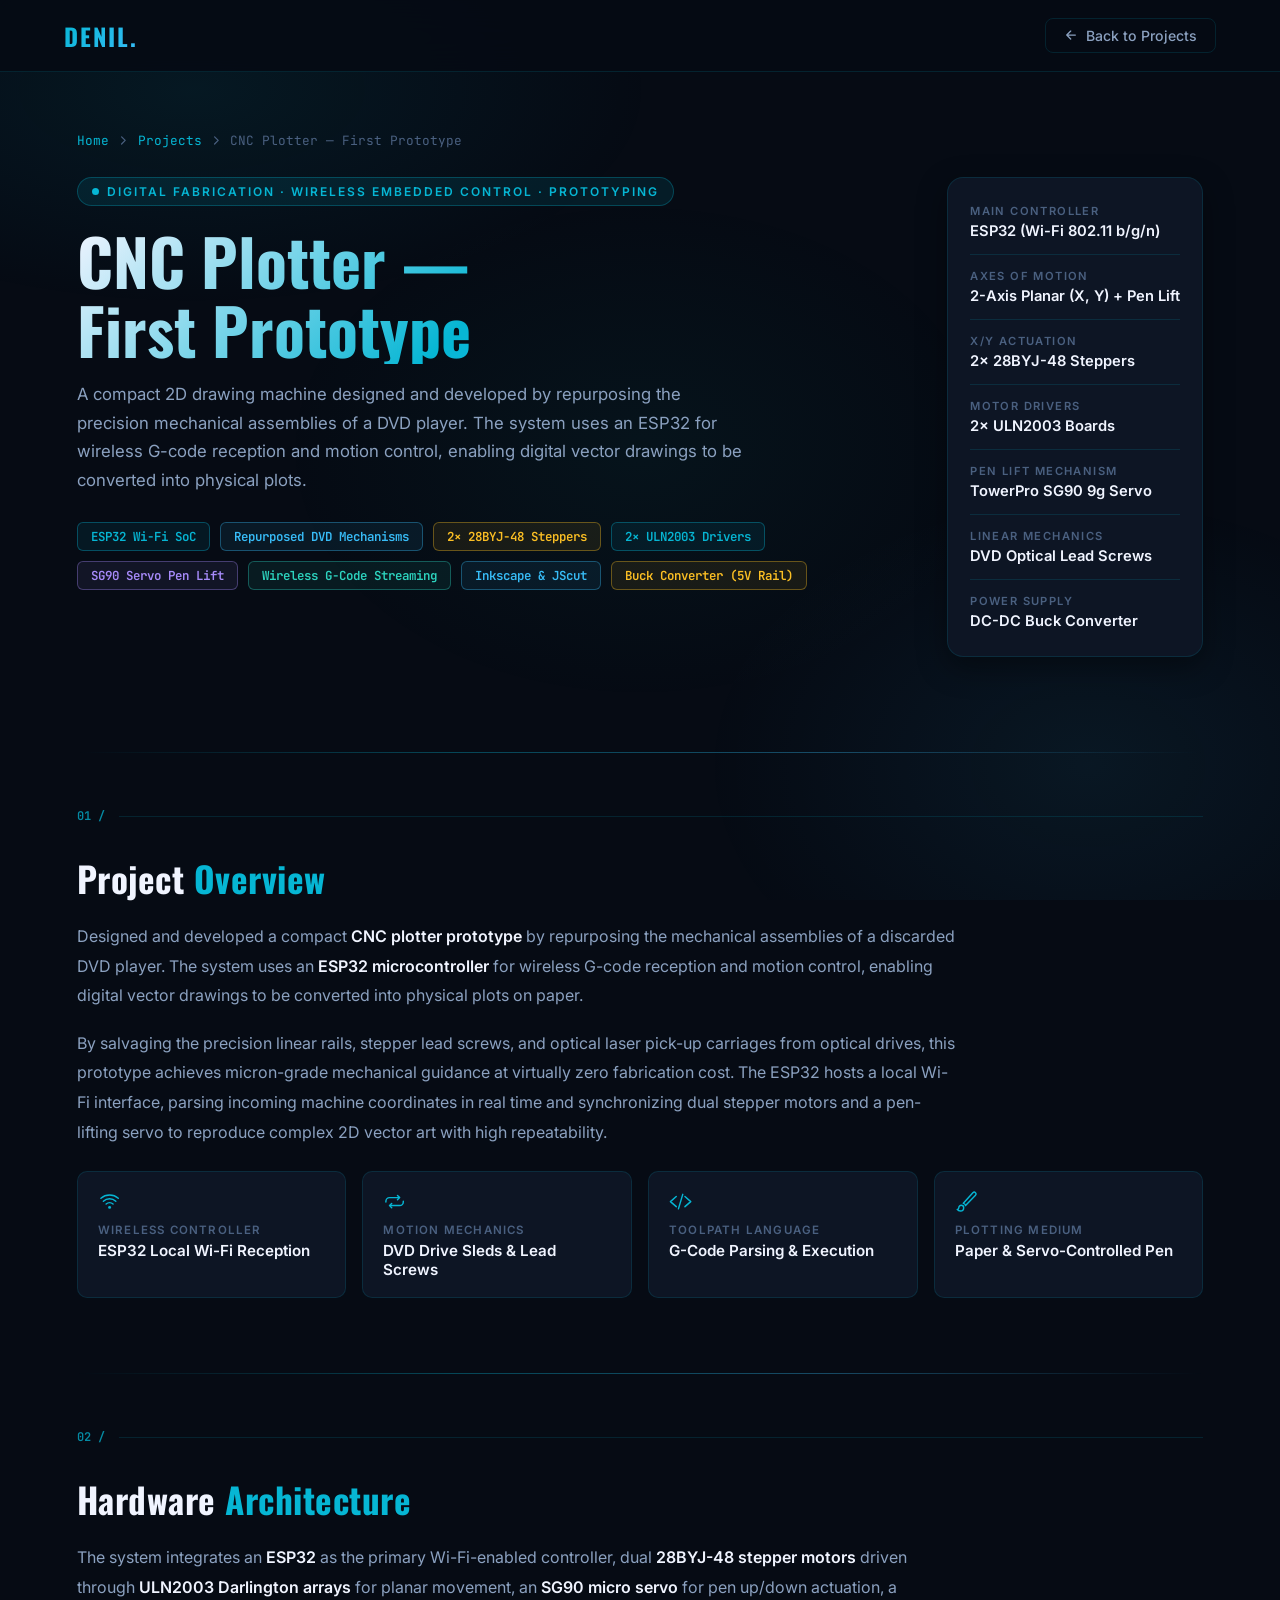
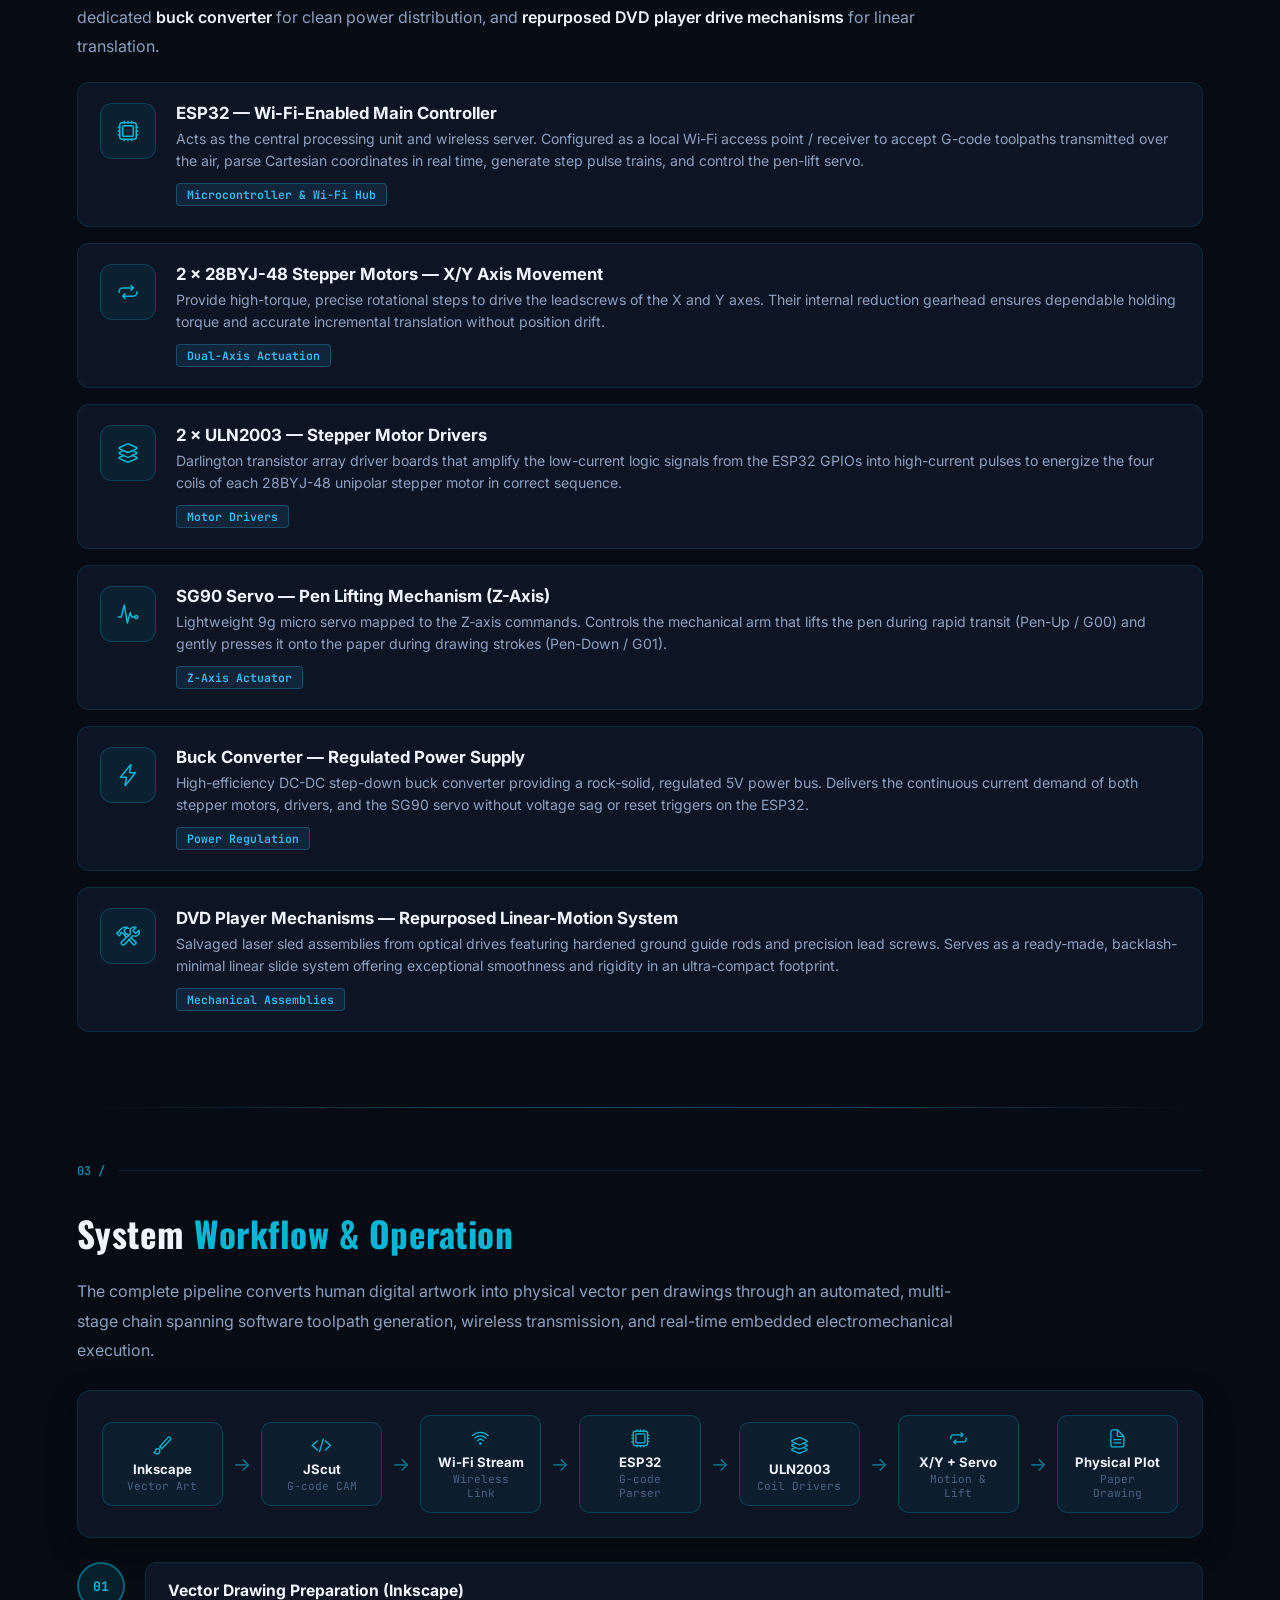
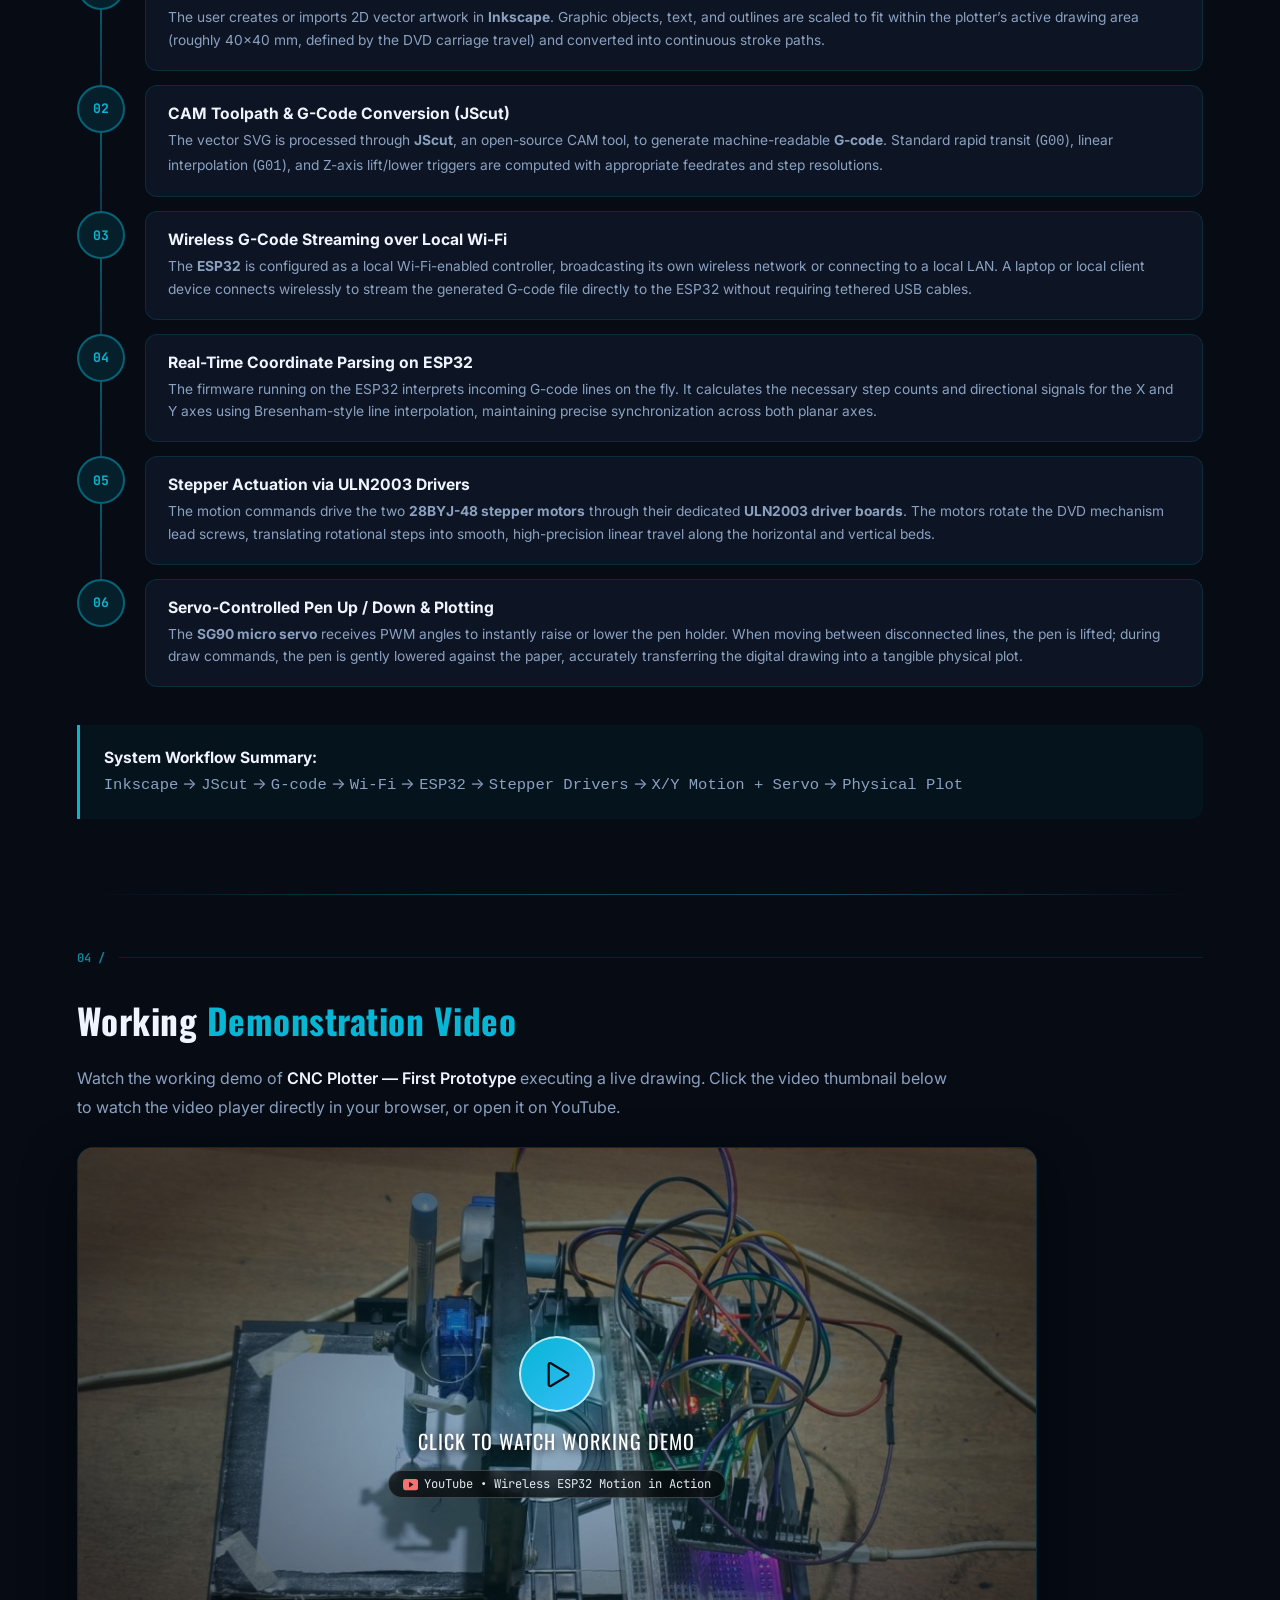
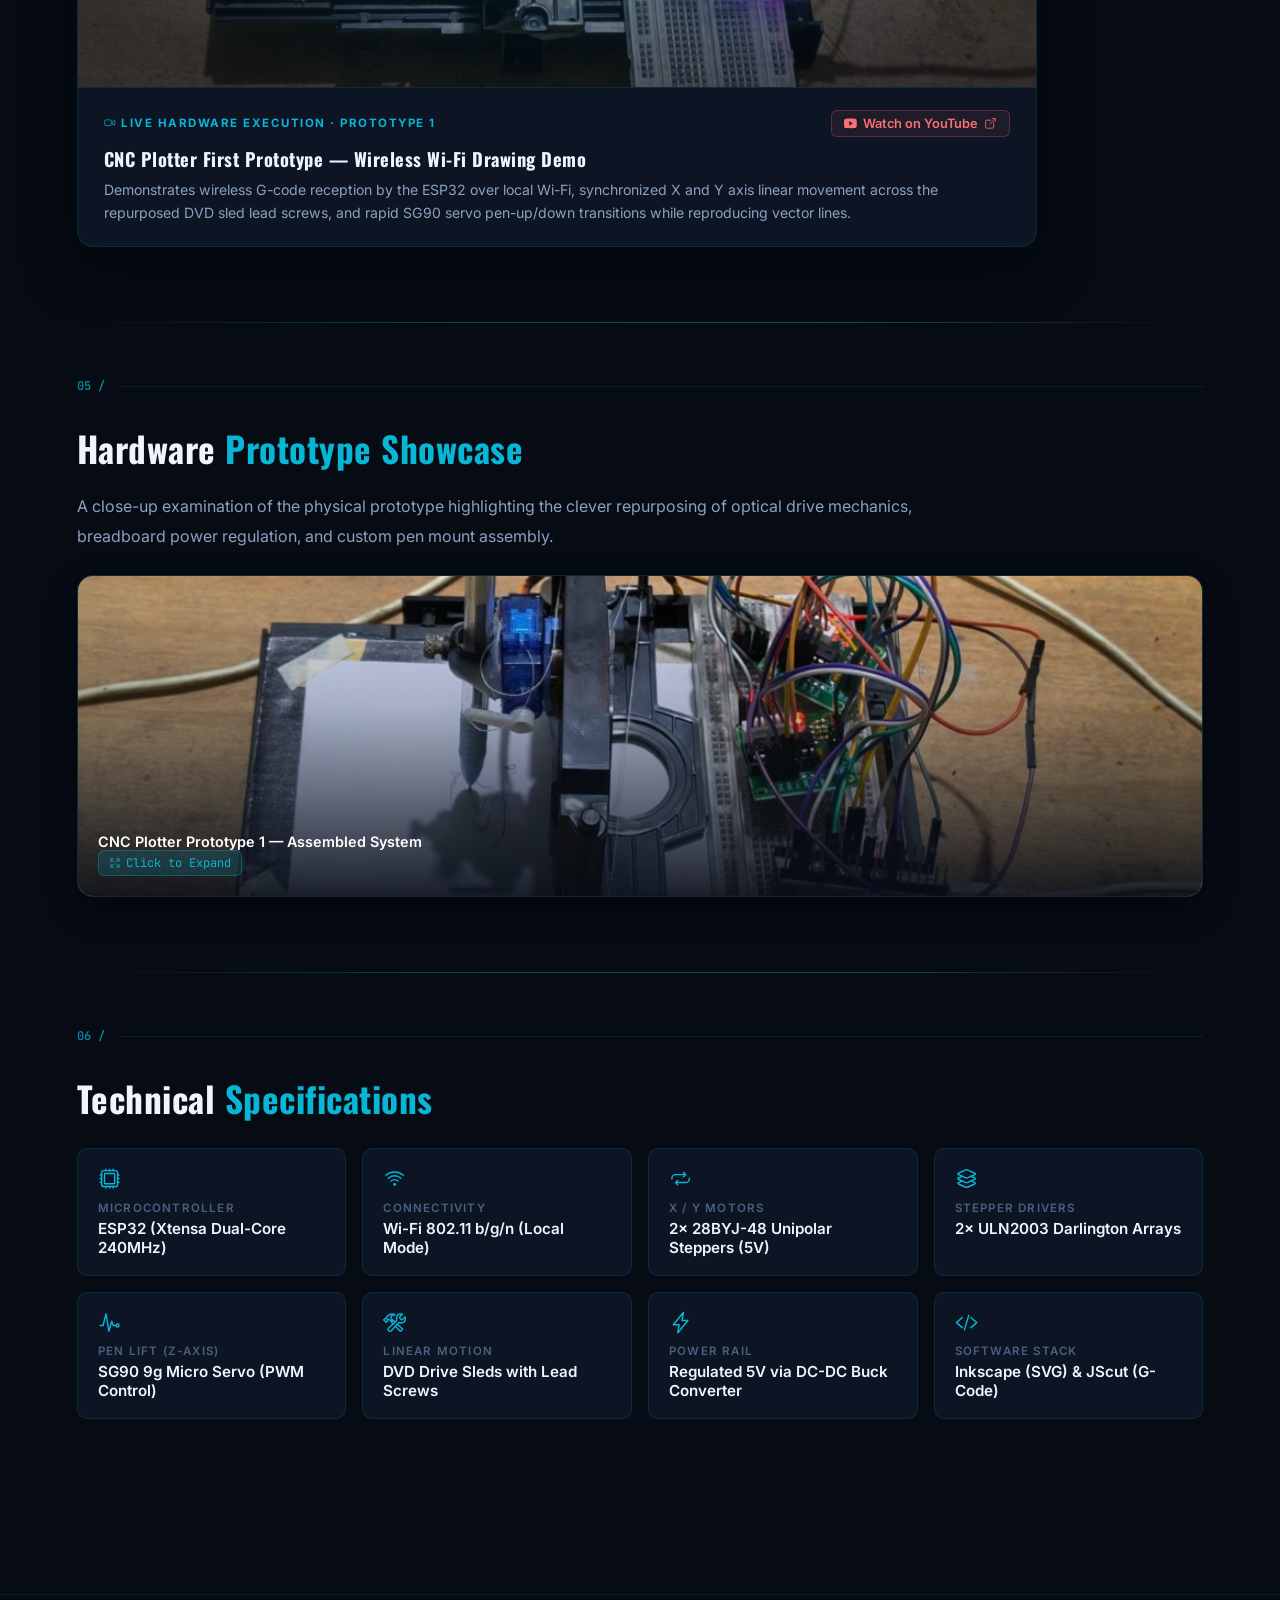
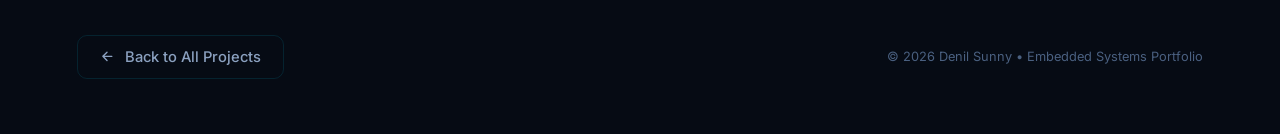
==== cnc-plotter-proto1.html @ ff1302a5 "Add CNC plotter project pages, drone videos, FormSubmit contact form, local ionicons" ====
<!DOCTYPE html>
<html lang="en">
<head>
    <meta charset="UTF-8">
    <meta name="viewport" content="width=device-width, initial-scale=1.0">
    <title>CNC Plotter — First Prototype | Denil Sunny</title>
    <meta name="description" content="Detailed breakdown of the CNC Plotter First Prototype by Denil Sunny — Repurposed DVD player linear motion system, wireless ESP32 G-code reception over Wi-Fi, 28BYJ-48 stepper motors, and SG90 pen-lift servo.">
    <link rel="preconnect" href="https://fonts.googleapis.com">
    <link rel="preconnect" href="https://fonts.gstatic.com" crossorigin>
    <link href="https://fonts.googleapis.com/css2?family=Inter:wght@300;400;500;600;700&family=Oswald:wght@500;700&family=JetBrains+Mono:wght@400;600&display=swap" rel="stylesheet">
    <!-- Ionicons — served locally to avoid CDN CORS / 404 issues -->
    <script type="module" src="assets/ionicons/ionicons.esm.js"></script>
    <script nomodule src="assets/ionicons/ionicons.js"></script>
    <style>
        *, *::before, *::after { box-sizing: border-box; margin: 0; padding: 0; }
        :root {
            --bg-deep: #060b14; 
            --bg-card: #0d1524;
            --bg-card-hover: #121c30;
            --accent-cyan: #06b6d4;
            --accent-teal: #14b8a6;
            --accent-blue: #38bdf8;
            --accent-amber: #f59e0b;
            --accent-glow: rgba(6, 182, 212, 0.18);
            --accent-primary: #06b6d4;
            --text-primary: #f0f4ff;
            --text-secondary: #8ba1c0;
            --text-muted: #4a6080;
            --border: rgba(6, 182, 212, 0.14);
            --border-hover: rgba(6, 182, 212, 0.45);
            --radius-md: 10px;
            --radius-lg: 16px;
            --radius-xl: 24px;
            --nav-h: 72px;
        }
        html { scroll-behavior: smooth; }
        body {
            font-family: 'Inter', sans-serif;
            background: var(--bg-deep);
            color: var(--text-primary);
            min-height: 100vh;
            overflow-x: hidden;
        }
        ::-webkit-scrollbar { width: 6px; }
        ::-webkit-scrollbar-track { background: var(--bg-deep); }
        ::-webkit-scrollbar-thumb { background: var(--accent-cyan); border-radius: 3px; }

        .bg-mesh {
            position: fixed; inset: 0; z-index: 0; pointer-events: none;
            background:
                radial-gradient(ellipse 60% 40% at 15% 10%, rgba(6, 182, 212, 0.08) 0%, transparent 60%),
                radial-gradient(ellipse 50% 50% at 85% 85%, rgba(56, 189, 248, 0.07) 0%, transparent 60%),
                radial-gradient(ellipse 40% 40% at 50% 50%, rgba(20, 184, 166, 0.05) 0%, transparent 70%);
        }

        /* ── NAVBAR ── */
        .navbar {
            position: fixed; top: 0; left: 0; right: 0; z-index: 100;
            height: var(--nav-h); display: flex; align-items: center; justify-content: space-between;
            padding: 0 clamp(20px, 5vw, 80px);
            background: rgba(6, 11, 20, 0.88); backdrop-filter: blur(18px);
            border-bottom: 1px solid var(--border);
        }
        .nav-logo {
            font-family: 'Oswald', sans-serif; font-size: 1.5rem; font-weight: 700;
            background: linear-gradient(135deg, var(--accent-cyan), var(--accent-blue));
            -webkit-background-clip: text; -webkit-text-fill-color: transparent;
            text-decoration: none; letter-spacing: 2px;
        }
        .nav-back {
            display: flex; align-items: center; gap: 8px;
            font-size: 0.88rem; font-weight: 500; color: var(--text-secondary);
            text-decoration: none; padding: 8px 18px;
            border: 1px solid var(--border); border-radius: 8px;
            transition: all 0.25s ease;
        }
        .nav-back:hover {
            color: var(--accent-cyan); border-color: var(--accent-cyan);
            background: var(--accent-glow); transform: translateX(-3px);
        }

        /* ── HERO ── */
        .proj-hero {
            position: relative; z-index: 1;
            padding: calc(var(--nav-h) + 60px) clamp(20px, 6vw, 120px) 40px;
            max-width: 1300px; margin: 0 auto;
        }
        .breadcrumb {
            display: flex; align-items: center; gap: 8px;
            font-size: 0.8rem; color: var(--text-muted); margin-bottom: 28px;
            font-family: 'JetBrains Mono', monospace;
        }
        .breadcrumb a { color: var(--accent-cyan); text-decoration: none; }
        .breadcrumb a:hover { text-decoration: underline; }
        .proj-hero-inner {
            display: grid; grid-template-columns: 1fr auto; align-items: start; gap: 40px;
        }
        @media (max-width: 860px) {
            .proj-hero-inner { grid-template-columns: 1fr; }
            .hero-stats { display: none; }
        }
        .hero-badge {
            display: inline-flex; align-items: center; gap: 8px;
            font-size: 0.75rem; font-weight: 600; letter-spacing: 2px; text-transform: uppercase;
            color: var(--accent-cyan); background: rgba(6, 182, 212, 0.1);
            border: 1px solid rgba(6, 182, 212, 0.28);
            padding: 6px 14px; border-radius: 100px; margin-bottom: 20px;
        }
        .hero-badge .dot {
            width: 7px; height: 7px; border-radius: 50%; background: var(--accent-cyan);
            animation: pulse-dot 1.8s ease-in-out infinite;
        }
        @keyframes pulse-dot {
            0%, 100% { transform: scale(1); opacity: 1; }
            50% { transform: scale(1.5); opacity: 0.5; }
        }
        .proj-title {
            font-family: 'Oswald', sans-serif;
            font-size: clamp(2.2rem, 5vw, 4rem);
            font-weight: 700; line-height: 1.08;
            background: linear-gradient(135deg, #f0f4ff 0%, var(--accent-cyan) 50%, var(--accent-blue) 100%);
            -webkit-background-clip: text; -webkit-text-fill-color: transparent;
            margin-bottom: 16px;
        }
        .proj-subtitle {
            font-size: 1.05rem; color: var(--text-secondary); max-width: 680px;
            line-height: 1.7; margin-bottom: 28px;
        }
        .tech-tags { display: flex; flex-wrap: wrap; gap: 10px; }
        .tech-tag {
            font-family: 'JetBrains Mono', monospace; font-size: 0.78rem; font-weight: 600;
            padding: 5px 13px; border-radius: 6px; border: 1px solid;
        }
        .tag-cyan   { color: var(--accent-cyan);  border-color: rgba(6, 182, 212, 0.35); background: rgba(6, 182, 212, 0.08); }
        .tag-blue   { color: var(--accent-blue);  border-color: rgba(56, 189, 248, 0.35); background: rgba(56, 189, 248, 0.08); }
        .tag-amber  { color: #fbbf24;             border-color: rgba(251, 191, 36, 0.35); background: rgba(251, 191, 36, 0.08); }
        .tag-violet { color: #a78bfa;             border-color: rgba(167, 139, 250, 0.35); background: rgba(167, 139, 250, 0.08); }
        .tag-teal   { color: #2dd4bf;             border-color: rgba(45, 212, 191, 0.35); background: rgba(45, 212, 191, 0.08); }

        .hero-stats {
            display: flex; flex-direction: column; gap: 14px;
            background: var(--bg-card); border: 1px solid var(--border);
            border-radius: var(--radius-lg); padding: 26px 22px; min-width: 230px;
            box-shadow: 0 10px 30px rgba(0, 0, 0, 0.4);
        }
        .stat-item { display: flex; flex-direction: column; gap: 4px; }
        .stat-label {
            font-size: 0.7rem; font-weight: 600; letter-spacing: 1.4px;
            text-transform: uppercase; color: var(--text-muted);
        }
        .stat-value { font-size: 0.92rem; font-weight: 600; color: var(--text-primary); }
        .stat-divider { height: 1px; background: var(--border); }

        /* ── CONTENT SECTIONS ── */
        .proj-content {
            position: relative; z-index: 1; max-width: 1300px;
            margin: 0 auto; padding: 0 clamp(20px, 6vw, 120px) 100px;
        }
        .content-section {
            margin-bottom: 75px; opacity: 0; transform: translateY(32px);
            transition: opacity 0.7s ease, transform 0.7s ease;
        }
        .content-section.visible { opacity: 1; transform: translateY(0); }
        .section-label { display: flex; align-items: center; gap: 14px; margin-bottom: 28px; }
        .section-number {
            font-family: 'JetBrains Mono', monospace; font-size: 0.75rem; font-weight: 600;
            color: var(--accent-cyan); opacity: 0.75;
        }
        .section-line { flex: 1; height: 1px; background: var(--border); }
        .section-heading {
            font-family: 'Oswald', sans-serif; font-size: clamp(1.6rem, 3vw, 2.2rem);
            font-weight: 700; color: var(--text-primary); letter-spacing: 0.5px; margin-bottom: 18px;
        }
        .section-heading .accent { color: var(--accent-cyan); }
        .prose { color: var(--text-secondary); font-size: 1rem; line-height: 1.85; max-width: 880px; }
        .prose p { margin-bottom: 18px; }
        .prose p:last-child { margin-bottom: 0; }
        .prose strong { color: var(--text-primary); font-weight: 600; }
        .prose code {
            font-family: 'JetBrains Mono', monospace; font-size: 0.85em;
            background: rgba(6, 182, 212, 0.08); border: 1px solid rgba(6, 182, 212, 0.22);
            padding: 2px 7px; border-radius: 5px; color: var(--accent-cyan);
        }

        .glow-divider {
            width: 100%; height: 1px;
            background: linear-gradient(90deg, transparent, var(--accent-cyan), var(--accent-blue), transparent);
            margin: 55px 0; opacity: 0.35;
        }

        /* ── SPEC GRID ── */
        .spec-grid {
            display: grid; grid-template-columns: repeat(auto-fill, minmax(240px, 1fr));
            gap: 16px; margin-top: 24px;
        }
        .spec-card {
            background: var(--bg-card); border: 1px solid var(--border);
            border-radius: var(--radius-md); padding: 18px 20px;
            transition: border-color 0.25s, transform 0.25s;
        }
        .spec-card:hover { border-color: var(--border-hover); transform: translateY(-3px); }
        .spec-icon { font-size: 1.45rem; color: var(--accent-cyan); margin-bottom: 10px; display: block; }
        .spec-key {
            font-size: 0.72rem; font-weight: 600; letter-spacing: 1.2px;
            text-transform: uppercase; color: var(--text-muted); margin-bottom: 4px;
        }
        .spec-val { font-size: 0.95rem; font-weight: 600; color: var(--text-primary); }

        /* ── HARDWARE COMPONENT LIST ── */
        .component-list { display: flex; flex-direction: column; gap: 16px; margin-top: 20px; }
        .component-item {
            display: grid; grid-template-columns: 56px 1fr; gap: 20px; align-items: start;
            background: var(--bg-card); border: 1px solid var(--border);
            border-radius: 12px; padding: 20px 22px; transition: border-color 0.25s, transform 0.25s;
        }
        .component-item:hover { border-color: var(--border-hover); transform: translateX(5px); }
        .comp-icon-wrap {
            width: 56px; height: 56px; border-radius: 12px;
            background: rgba(6, 182, 212, 0.08); border: 1px solid rgba(6, 182, 212, 0.22);
            display: flex; align-items: center; justify-content: center;
            font-size: 1.5rem; color: var(--accent-cyan); flex-shrink: 0;
        }
        .comp-name { font-size: 1.05rem; font-weight: 700; color: var(--text-primary); margin-bottom: 5px; }
        .comp-role { font-size: 0.88rem; color: var(--text-secondary); line-height: 1.6; }
        .comp-badge {
            display: inline-block; margin-top: 10px;
            font-family: 'JetBrains Mono', monospace; font-size: 0.72rem; font-weight: 600;
            color: var(--accent-blue); background: rgba(56, 189, 248, 0.1);
            border: 1px solid rgba(56, 189, 248, 0.25); padding: 3px 10px; border-radius: 4px;
        }

        /* ── PIPELINE WORKFLOW ── */
        .workflow-diagram {
            background: var(--bg-card); border: 1px solid var(--border);
            border-radius: 14px; padding: 24px; margin: 24px 0;
            box-shadow: 0 10px 30px rgba(0, 0, 0, 0.3);
        }
        .wf-strip {
            display: flex; align-items: center; justify-content: space-between;
            flex-wrap: wrap; gap: 10px;
        }
        .wf-node {
            display: flex; flex-direction: column; align-items: center; text-align: center;
            background: rgba(6, 182, 212, 0.06); border: 1px solid rgba(6, 182, 212, 0.22);
            border-radius: 10px; padding: 12px 16px; min-width: 110px; flex: 1;
            transition: all 0.25s ease;
        }
        .wf-node:hover {
            background: rgba(6, 182, 212, 0.12); border-color: var(--accent-cyan);
            transform: translateY(-2px);
        }
        .wf-node ion-icon { font-size: 1.3rem; color: var(--accent-cyan); margin-bottom: 6px; }
        .wf-node-title { font-size: 0.82rem; font-weight: 700; color: var(--text-primary); }
        .wf-node-sub { font-size: 0.7rem; color: var(--text-muted); font-family: 'JetBrains Mono', monospace; margin-top: 2px; }
        .wf-arrow { color: var(--accent-cyan); font-size: 1.2rem; flex-shrink: 0; opacity: 0.6; }
        @media (max-width: 768px) {
            .wf-strip { flex-direction: column; align-items: stretch; }
            .wf-arrow { text-align: center; transform: rotate(90deg); margin: 2px 0; }
        }

        .pipeline { display: flex; flex-direction: column; gap: 0; margin-top: 20px; }
        .pipeline-step { display: grid; grid-template-columns: 48px 1fr; gap: 20px; align-items: stretch; }
        .pipeline-left { display: flex; flex-direction: column; align-items: center; }
        .pipeline-node {
            width: 48px; height: 48px; border-radius: 50%;
            background: rgba(6, 182, 212, 0.12); border: 2px solid rgba(6, 182, 212, 0.45);
            display: flex; align-items: center; justify-content: center;
            font-family: 'JetBrains Mono', monospace; font-size: 0.82rem; font-weight: 700;
            color: var(--accent-cyan); flex-shrink: 0; z-index: 1;
        }
        .pipeline-connector {
            flex: 1; width: 2px;
            background: linear-gradient(to bottom, rgba(6, 182, 212, 0.45), rgba(56, 189, 248, 0.25));
            margin: 0 auto;
        }
        .pipeline-step:last-child .pipeline-connector { display: none; }
        .pipeline-body {
            background: var(--bg-card); border: 1px solid var(--border);
            border-radius: 12px; padding: 18px 22px; margin-bottom: 14px;
            transition: border-color 0.25s, transform 0.25s;
        }
        .pipeline-body:hover { border-color: var(--border-hover); transform: translateX(3px); }
        .pipeline-title { font-size: 0.98rem; font-weight: 700; color: var(--text-primary); margin-bottom: 6px; }
        .pipeline-desc { font-size: 0.86rem; color: var(--text-secondary); line-height: 1.65; }

        .highlight-panel {
            border-left: 3px solid var(--accent-cyan); background: rgba(6, 182, 212, 0.05);
            border-radius: 0 12px 12px 0; padding: 20px 24px; margin: 24px 0;
        }
        .highlight-panel p { color: var(--text-secondary); line-height: 1.7; font-size: 0.97rem; }
        .highlight-panel strong { color: var(--text-primary); }

        /* ── VIDEO PLAYER COMPONENT ── */
        .video-card {
            background: var(--bg-card); border: 1px solid var(--border);
            border-radius: var(--radius-lg); overflow: hidden;
            box-shadow: 0 20px 50px rgba(0, 0, 0, 0.5);
            transition: border-color 0.3s ease, box-shadow 0.3s ease;
            max-width: 960px; margin: 24px 0;
        }
        .video-card:hover {
            border-color: var(--border-hover);
            box-shadow: 0 25px 60px rgba(6, 182, 212, 0.15);
        }
        .video-wrapper {
            position: relative;
            padding-bottom: 56.25%; /* 16:9 aspect ratio */
            height: 0; overflow: hidden;
            background: #040810;
        }
        .video-wrapper iframe {
            position: absolute; top: 0; left: 0; width: 100%; height: 100%; border: none;
        }
        .video-thumb-poster {
            position: absolute; top: 0; left: 0; width: 100%; height: 100%;
            cursor: pointer; overflow: hidden;
        }
        .video-poster-img {
            width: 100%; height: 100%; object-fit: cover;
            transition: transform 0.6s cubic-bezier(0.16, 1, 0.3, 1), filter 0.3s ease;
            filter: brightness(0.85);
        }
        .video-thumb-poster:hover .video-poster-img {
            transform: scale(1.04);
            filter: brightness(0.95);
        }
        .video-play-overlay {
            position: absolute; inset: 0;
            display: flex; flex-direction: column; align-items: center; justify-content: center;
            background: radial-gradient(ellipse at center, rgba(6, 182, 212, 0.15) 0%, rgba(6, 11, 20, 0.65) 80%);
            gap: 14px; padding: 20px; text-align: center;
            transition: background 0.3s ease;
        }
        .video-thumb-poster:hover .video-play-overlay {
            background: radial-gradient(ellipse at center, rgba(6, 182, 212, 0.22) 0%, rgba(6, 11, 20, 0.5) 80%);
        }
        .video-play-btn {
            width: 76px; height: 76px; border-radius: 50%;
            background: linear-gradient(135deg, #06b6d4, #38bdf8);
            border: 2px solid rgba(255, 255, 255, 0.7);
            color: #060b14; display: flex; align-items: center; justify-content: center;
            font-size: 2.2rem; cursor: pointer;
            box-shadow: 0 0 35px rgba(6, 182, 212, 0.6), 0 8px 25px rgba(0, 0, 0, 0.5);
            transition: all 0.3s cubic-bezier(0.16, 1, 0.3, 1);
        }
        .video-play-btn ion-icon { margin-left: 4px; }
        .video-thumb-poster:hover .video-play-btn {
            transform: scale(1.14);
            box-shadow: 0 0 50px rgba(6, 182, 212, 0.9), 0 10px 30px rgba(0, 0, 0, 0.6);
        }
        .video-play-prompt {
            font-family: 'Oswald', sans-serif; font-size: 1.25rem;
            letter-spacing: 1px; color: #ffffff; text-transform: uppercase;
            text-shadow: 0 2px 10px rgba(0, 0, 0, 0.8);
        }
        .video-meta-badge {
            display: inline-flex; align-items: center; gap: 6px;
            font-family: 'JetBrains Mono', monospace; font-size: 0.76rem;
            color: #e2e8f0; background: rgba(0, 0, 0, 0.65);
            padding: 5px 14px; border-radius: 100px;
            border: 1px solid rgba(255, 255, 255, 0.2);
            backdrop-filter: blur(8px);
        }
        .video-meta-badge ion-icon { color: #f87171; font-size: 0.95rem; }

        .video-info {
            padding: 22px 26px; border-top: 1px solid var(--border);
        }
        .video-info-top {
            display: flex; align-items: center; justify-content: space-between;
            flex-wrap: wrap; gap: 12px; margin-bottom: 8px;
        }
        .video-label {
            font-size: 0.72rem; font-weight: 700; letter-spacing: 1.5px;
            text-transform: uppercase; color: var(--accent-cyan);
            display: flex; align-items: center; gap: 6px;
        }
        .video-yt-link {
            display: inline-flex; align-items: center; gap: 6px;
            font-size: 0.8rem; font-weight: 600; color: #f87171;
            text-decoration: none; padding: 5px 12px;
            background: rgba(248, 113, 113, 0.08); border: 1px solid rgba(248, 113, 113, 0.25);
            border-radius: 6px; transition: all 0.25s ease;
        }
        .video-yt-link:hover {
            background: rgba(248, 113, 113, 0.16); color: #fca5a5;
            transform: translateY(-2px);
        }
        .video-title {
            font-family: 'Oswald', sans-serif; font-size: 1.15rem; font-weight: 700;
            color: var(--text-primary); letter-spacing: 0.5px; margin-bottom: 6px;
        }
        .video-desc {
            font-size: 0.88rem; color: var(--text-secondary); line-height: 1.65;
        }

        /* ── PROTOTYPE SHOWCASE / GALLERY ── */
        .gallery-grid {
            display: grid; grid-template-columns: repeat(auto-fit, minmax(320px, 1fr));
            gap: 24px; margin-top: 24px;
        }
        .gallery-item {
            position: relative; border-radius: var(--radius-lg); overflow: hidden;
            background: var(--bg-card); border: 1px solid var(--border);
            cursor: pointer; box-shadow: 0 12px 30px rgba(0, 0, 0, 0.4);
            transition: all 0.3s ease;
        }
        .gallery-item:hover {
            border-color: var(--border-hover);
            transform: translateY(-4px);
            box-shadow: 0 20px 45px rgba(6, 182, 212, 0.15);
        }
        .gallery-img-wrap {
            position: relative; width: 100%; height: 320px; overflow: hidden;
        }
        .gallery-img-wrap img {
            width: 100%; height: 100%; object-fit: cover;
            transition: transform 0.6s cubic-bezier(0.16, 1, 0.3, 1);
        }
        .gallery-item:hover .gallery-img-wrap img {
            transform: scale(1.05);
        }
        .gallery-overlay {
            position: absolute; inset: 0;
            background: linear-gradient(to top, rgba(6, 11, 20, 0.9) 0%, rgba(6, 11, 20, 0.2) 60%, transparent 100%);
            display: flex; align-items: flex-end; justify-content: space-between;
            padding: 20px;
        }
        .gallery-caption {
            font-size: 0.9rem; font-weight: 600; color: #ffffff;
        }
        .gallery-badge {
            display: inline-flex; align-items: center; gap: 5px;
            font-family: 'JetBrains Mono', monospace; font-size: 0.75rem;
            color: var(--accent-cyan); background: rgba(6, 182, 212, 0.15);
            padding: 4px 10px; border-radius: 6px; border: 1px solid rgba(6, 182, 212, 0.3);
        }

        /* ── LIGHTBOX MODAL ── */
        .lightbox {
            position: fixed; inset: 0; z-index: 1000;
            background: rgba(3, 7, 13, 0.92); backdrop-filter: blur(12px);
            display: flex; align-items: center; justify-content: center;
            opacity: 0; pointer-events: none; transition: opacity 0.3s ease;
            padding: 20px;
        }
        .lightbox.active { opacity: 1; pointer-events: auto; }
        .lightbox-inner {
            position: relative; max-width: 1100px; max-height: 90vh;
            display: flex; align-items: center; justify-content: center;
        }
        .lightbox-inner img {
            max-width: 100%; max-height: 85vh; border-radius: 12px;
            box-shadow: 0 25px 60px rgba(0, 0, 0, 0.8);
            border: 1px solid rgba(6, 182, 212, 0.3);
        }
        .lightbox-close {
            position: absolute; top: -50px; right: 0;
            background: rgba(255, 255, 255, 0.1); border: 1px solid rgba(255, 255, 255, 0.2);
            color: #fff; width: 40px; height: 40px; border-radius: 50%;
            display: flex; align-items: center; justify-content: center;
            font-size: 1.4rem; cursor: pointer; transition: all 0.2s ease;
        }
        .lightbox-close:hover {
            background: rgba(6, 182, 212, 0.3); border-color: var(--accent-cyan);
            color: var(--accent-cyan); transform: scale(1.1);
        }

        /* ── FOOTER ── */
        .proj-footer {
            position: relative; z-index: 1; max-width: 1300px;
            margin: 0 auto; padding: 0 clamp(20px, 6vw, 120px) 60px;
            display: flex; align-items: center; justify-content: space-between;
            flex-wrap: wrap; gap: 20px; border-top: 1px solid var(--border);
            padding-top: 40px;
        }
        .back-link {
            display: inline-flex; align-items: center; gap: 10px;
            text-decoration: none; color: var(--text-secondary);
            font-size: 0.92rem; font-weight: 500;
            border: 1px solid var(--border); border-radius: 10px;
            padding: 12px 22px; transition: all 0.25s ease;
        }
        .back-link:hover {
            color: var(--accent-cyan); border-color: var(--accent-cyan);
            background: var(--accent-glow); transform: translateX(-4px);
        }
        .footer-copy { font-size: 0.8rem; color: var(--text-muted); }

        @media (max-width: 640px) {
            .spec-grid { grid-template-columns: 1fr; }
            .component-item { grid-template-columns: 1fr; gap: 12px; }
            .proj-title { font-size: 2.2rem; }
        }
    </style>
</head>
<body>

<div class="bg-mesh"></div>

<!-- ══ NAVBAR ══ -->
<nav class="navbar">
    <a href="index.html" class="nav-logo">DENIL.</a>
    <a href="index.html#projects" class="nav-back">
        <ion-icon name="arrow-back-outline"></ion-icon> Back to Projects
    </a>
</nav>

<!-- ══ HERO ══ -->
<header class="proj-hero">
    <div class="breadcrumb">
        <a href="index.html">Home</a>
        <ion-icon name="chevron-forward-outline"></ion-icon>
        <a href="index.html#projects">Projects</a>
        <ion-icon name="chevron-forward-outline"></ion-icon>
        <span>CNC Plotter — First Prototype</span>
    </div>

    <div class="proj-hero-inner">
        <div class="hero-left">
            <div class="hero-badge">
                <span class="dot"></span>
                Digital Fabrication &middot; Wireless Embedded Control &middot; Prototyping
            </div>
            <h1 class="proj-title">CNC Plotter &mdash;<br>First Prototype</h1>
            <p class="proj-subtitle">
                A compact 2D drawing machine designed and developed by repurposing the precision mechanical assemblies of a DVD player. The system uses an ESP32 for wireless G-code reception and motion control, enabling digital vector drawings to be converted into physical plots.
            </p>
            <div class="tech-tags">
                <span class="tech-tag tag-cyan">ESP32 Wi-Fi SoC</span>
                <span class="tech-tag tag-blue">Repurposed DVD Mechanisms</span>
                <span class="tech-tag tag-amber">2× 28BYJ-48 Steppers</span>
                <span class="tech-tag tag-cyan">2× ULN2003 Drivers</span>
                <span class="tech-tag tag-violet">SG90 Servo Pen Lift</span>
                <span class="tech-tag tag-teal">Wireless G-Code Streaming</span>
                <span class="tech-tag tag-blue">Inkscape &amp; JScut</span>
                <span class="tech-tag tag-amber">Buck Converter (5V Rail)</span>
            </div>
        </div>

        <aside class="hero-stats">
            <div class="stat-item">
                <span class="stat-label">Main Controller</span>
                <span class="stat-value">ESP32 (Wi-Fi 802.11 b/g/n)</span>
            </div>
            <div class="stat-divider"></div>
            <div class="stat-item">
                <span class="stat-label">Axes of Motion</span>
                <span class="stat-value">2-Axis Planar (X, Y) + Pen Lift</span>
            </div>
            <div class="stat-divider"></div>
            <div class="stat-item">
                <span class="stat-label">X/Y Actuation</span>
                <span class="stat-value">2&times; 28BYJ-48 Steppers</span>
            </div>
            <div class="stat-divider"></div>
            <div class="stat-item">
                <span class="stat-label">Motor Drivers</span>
                <span class="stat-value">2&times; ULN2003 Boards</span>
            </div>
            <div class="stat-divider"></div>
            <div class="stat-item">
                <span class="stat-label">Pen Lift Mechanism</span>
                <span class="stat-value">TowerPro SG90 9g Servo</span>
            </div>
            <div class="stat-divider"></div>
            <div class="stat-item">
                <span class="stat-label">Linear Mechanics</span>
                <span class="stat-value">DVD Optical Lead Screws</span>
            </div>
            <div class="stat-divider"></div>
            <div class="stat-item">
                <span class="stat-label">Power Supply</span>
                <span class="stat-value">DC-DC Buck Converter</span>
            </div>
        </aside>
    </div>
</header>

<!-- ══ MAIN CONTENT ══ -->
<main class="proj-content">

    <div class="glow-divider"></div>

    <!-- 01 OVERVIEW -->
    <section class="content-section" id="s-overview">
        <div class="section-label">
            <span class="section-number">01 /</span>
            <div class="section-line"></div>
        </div>
        <h2 class="section-heading">Project <span class="accent">Overview</span></h2>
        <div class="prose">
            <p>
                Designed and developed a compact <strong>CNC plotter prototype</strong> by repurposing the mechanical assemblies of a discarded DVD player. The system uses an <strong>ESP32 microcontroller</strong> for wireless G-code reception and motion control, enabling digital vector drawings to be converted into physical plots on paper.
            </p>
            <p>
                By salvaging the precision linear rails, stepper lead screws, and optical laser pick-up carriages from optical drives, this prototype achieves micron-grade mechanical guidance at virtually zero fabrication cost. The ESP32 hosts a local Wi-Fi interface, parsing incoming machine coordinates in real time and synchronizing dual stepper motors and a pen-lifting servo to reproduce complex 2D vector art with high repeatability.
            </p>
        </div>

        <div class="spec-grid">
            <div class="spec-card">
                <ion-icon name="wifi-outline" class="spec-icon"></ion-icon>
                <div class="spec-key">Wireless Controller</div>
                <div class="spec-val">ESP32 Local Wi-Fi Reception</div>
            </div>
            <div class="spec-card">
                <ion-icon name="repeat-outline" class="spec-icon"></ion-icon>
                <div class="spec-key">Motion Mechanics</div>
                <div class="spec-val">DVD Drive Sleds &amp; Lead Screws</div>
            </div>
            <div class="spec-card">
                <ion-icon name="code-slash-outline" class="spec-icon"></ion-icon>
                <div class="spec-key">Toolpath Language</div>
                <div class="spec-val">G-Code Parsing &amp; Execution</div>
            </div>
            <div class="spec-card">
                <ion-icon name="brush-outline" class="spec-icon"></ion-icon>
                <div class="spec-key">Plotting Medium</div>
                <div class="spec-val">Paper &amp; Servo-Controlled Pen</div>
            </div>
        </div>
    </section>

    <div class="glow-divider"></div>

    <!-- 02 HARDWARE ARCHITECTURE -->
    <section class="content-section" id="s-hardware">
        <div class="section-label">
            <span class="section-number">02 /</span>
            <div class="section-line"></div>
        </div>
        <h2 class="section-heading">Hardware <span class="accent">Architecture</span></h2>
        <div class="prose">
            <p>
                The system integrates an <strong>ESP32</strong> as the primary Wi-Fi-enabled controller, dual <strong>28BYJ-48 stepper motors</strong> driven through <strong>ULN2003 Darlington arrays</strong> for planar movement, an <strong>SG90 micro servo</strong> for pen up/down actuation, a dedicated <strong>buck converter</strong> for clean power distribution, and <strong>repurposed DVD player drive mechanisms</strong> for linear translation.
            </p>
        </div>

        <div class="component-list">
            <div class="component-item">
                <div class="comp-icon-wrap"><ion-icon name="hardware-chip-outline"></ion-icon></div>
                <div>
                    <div class="comp-name">ESP32 &mdash; Wi-Fi-Enabled Main Controller</div>
                    <div class="comp-role">Acts as the central processing unit and wireless server. Configured as a local Wi-Fi access point / receiver to accept G-code toolpaths transmitted over the air, parse Cartesian coordinates in real time, generate step pulse trains, and control the pen-lift servo.</div>
                    <span class="comp-badge">Microcontroller &amp; Wi-Fi Hub</span>
                </div>
            </div>

            <div class="component-item">
                <div class="comp-icon-wrap"><ion-icon name="repeat-outline"></ion-icon></div>
                <div>
                    <div class="comp-name">2 &times; 28BYJ-48 Stepper Motors &mdash; X/Y Axis Movement</div>
                    <div class="comp-role">Provide high-torque, precise rotational steps to drive the leadscrews of the X and Y axes. Their internal reduction gearhead ensures dependable holding torque and accurate incremental translation without position drift.</div>
                    <span class="comp-badge">Dual-Axis Actuation</span>
                </div>
            </div>

            <div class="component-item">
                <div class="comp-icon-wrap"><ion-icon name="layers-outline"></ion-icon></div>
                <div>
                    <div class="comp-name">2 &times; ULN2003 &mdash; Stepper Motor Drivers</div>
                    <div class="comp-role">Darlington transistor array driver boards that amplify the low-current logic signals from the ESP32 GPIOs into high-current pulses to energize the four coils of each 28BYJ-48 unipolar stepper motor in correct sequence.</div>
                    <span class="comp-badge">Motor Drivers</span>
                </div>
            </div>

            <div class="component-item">
                <div class="comp-icon-wrap"><ion-icon name="pulse-outline"></ion-icon></div>
                <div>
                    <div class="comp-name">SG90 Servo &mdash; Pen Lifting Mechanism (Z-Axis)</div>
                    <div class="comp-role">Lightweight 9g micro servo mapped to the Z-axis commands. Controls the mechanical arm that lifts the pen during rapid transit (Pen-Up / G00) and gently presses it onto the paper during drawing strokes (Pen-Down / G01).</div>
                    <span class="comp-badge">Z-Axis Actuator</span>
                </div>
            </div>

            <div class="component-item">
                <div class="comp-icon-wrap"><ion-icon name="flash-outline"></ion-icon></div>
                <div>
                    <div class="comp-name">Buck Converter &mdash; Regulated Power Supply</div>
                    <div class="comp-role">High-efficiency DC-DC step-down buck converter providing a rock-solid, regulated 5V power bus. Delivers the continuous current demand of both stepper motors, drivers, and the SG90 servo without voltage sag or reset triggers on the ESP32.</div>
                    <span class="comp-badge">Power Regulation</span>
                </div>
            </div>

            <div class="component-item">
                <div class="comp-icon-wrap"><ion-icon name="construct-outline"></ion-icon></div>
                <div>
                    <div class="comp-name">DVD Player Mechanisms &mdash; Repurposed Linear-Motion System</div>
                    <div class="comp-role">Salvaged laser sled assemblies from optical drives featuring hardened ground guide rods and precision lead screws. Serves as a ready-made, backlash-minimal linear slide system offering exceptional smoothness and rigidity in an ultra-compact footprint.</div>
                    <span class="comp-badge">Mechanical Assemblies</span>
                </div>
            </div>
        </div>
    </section>

    <div class="glow-divider"></div>

    <!-- 03 SYSTEM WORKFLOW & WORKING PRINCIPLE -->
    <section class="content-section" id="s-working">
        <div class="section-label">
            <span class="section-number">03 /</span>
            <div class="section-line"></div>
        </div>
        <h2 class="section-heading">System <span class="accent">Workflow &amp; Operation</span></h2>
        <div class="prose">
            <p>
                The complete pipeline converts human digital artwork into physical vector pen drawings through an automated, multi-stage chain spanning software toolpath generation, wireless transmission, and real-time embedded electromechanical execution.
            </p>
        </div>

        <!-- Visual Workflow Strip -->
        <div class="workflow-diagram">
            <div class="wf-strip">
                <div class="wf-node">
                    <ion-icon name="brush-outline"></ion-icon>
                    <div class="wf-node-title">Inkscape</div>
                    <div class="wf-node-sub">Vector Art</div>
                </div>
                <div class="wf-arrow">&#8594;</div>
                <div class="wf-node">
                    <ion-icon name="code-slash-outline"></ion-icon>
                    <div class="wf-node-title">JScut</div>
                    <div class="wf-node-sub">G-code CAM</div>
                </div>
                <div class="wf-arrow">&#8594;</div>
                <div class="wf-node">
                    <ion-icon name="wifi-outline"></ion-icon>
                    <div class="wf-node-title">Wi-Fi Stream</div>
                    <div class="wf-node-sub">Wireless Link</div>
                </div>
                <div class="wf-arrow">&#8594;</div>
                <div class="wf-node">
                    <ion-icon name="hardware-chip-outline"></ion-icon>
                    <div class="wf-node-title">ESP32</div>
                    <div class="wf-node-sub">G-code Parser</div>
                </div>
                <div class="wf-arrow">&#8594;</div>
                <div class="wf-node">
                    <ion-icon name="layers-outline"></ion-icon>
                    <div class="wf-node-title">ULN2003</div>
                    <div class="wf-node-sub">Coil Drivers</div>
                </div>
                <div class="wf-arrow">&#8594;</div>
                <div class="wf-node">
                    <ion-icon name="repeat-outline"></ion-icon>
                    <div class="wf-node-title">X/Y + Servo</div>
                    <div class="wf-node-sub">Motion &amp; Lift</div>
                </div>
                <div class="wf-arrow">&#8594;</div>
                <div class="wf-node">
                    <ion-icon name="document-text-outline"></ion-icon>
                    <div class="wf-node-title">Physical Plot</div>
                    <div class="wf-node-sub">Paper Drawing</div>
                </div>
            </div>
        </div>

        <!-- Step-by-Step Breakdown -->
        <div class="pipeline">
            <div class="pipeline-step">
                <div class="pipeline-left">
                    <div class="pipeline-node">01</div>
                    <div class="pipeline-connector"></div>
                </div>
                <div class="pipeline-body">
                    <div class="pipeline-title">Vector Drawing Preparation (Inkscape)</div>
                    <div class="pipeline-desc">
                        The user creates or imports 2D vector artwork in <strong>Inkscape</strong>. Graphic objects, text, and outlines are scaled to fit within the plotter’s active drawing area (roughly 40&times;40 mm, defined by the DVD carriage travel) and converted into continuous stroke paths.
                    </div>
                </div>
            </div>

            <div class="pipeline-step">
                <div class="pipeline-left">
                    <div class="pipeline-node">02</div>
                    <div class="pipeline-connector"></div>
                </div>
                <div class="pipeline-body">
                    <div class="pipeline-title">CAM Toolpath &amp; G-Code Conversion (JScut)</div>
                    <div class="pipeline-desc">
                        The vector SVG is processed through <strong>JScut</strong>, an open-source CAM tool, to generate machine-readable <strong>G-code</strong>. Standard rapid transit (<code>G00</code>), linear interpolation (<code>G01</code>), and Z-axis lift/lower triggers are computed with appropriate feedrates and step resolutions.
                    </div>
                </div>
            </div>

            <div class="pipeline-step">
                <div class="pipeline-left">
                    <div class="pipeline-node">03</div>
                    <div class="pipeline-connector"></div>
                </div>
                <div class="pipeline-body">
                    <div class="pipeline-title">Wireless G-Code Streaming over Local Wi-Fi</div>
                    <div class="pipeline-desc">
                        The <strong>ESP32</strong> is configured as a local Wi-Fi-enabled controller, broadcasting its own wireless network or connecting to a local LAN. A laptop or local client device connects wirelessly to stream the generated G-code file directly to the ESP32 without requiring tethered USB cables.
                    </div>
                </div>
            </div>

            <div class="pipeline-step">
                <div class="pipeline-left">
                    <div class="pipeline-node">04</div>
                    <div class="pipeline-connector"></div>
                </div>
                <div class="pipeline-body">
                    <div class="pipeline-title">Real-Time Coordinate Parsing on ESP32</div>
                    <div class="pipeline-desc">
                        The firmware running on the ESP32 interprets incoming G-code lines on the fly. It calculates the necessary step counts and directional signals for the X and Y axes using Bresenham-style line interpolation, maintaining precise synchronization across both planar axes.
                    </div>
                </div>
            </div>

            <div class="pipeline-step">
                <div class="pipeline-left">
                    <div class="pipeline-node">05</div>
                    <div class="pipeline-connector"></div>
                </div>
                <div class="pipeline-body">
                    <div class="pipeline-title">Stepper Actuation via ULN2003 Drivers</div>
                    <div class="pipeline-desc">
                        The motion commands drive the two <strong>28BYJ-48 stepper motors</strong> through their dedicated <strong>ULN2003 driver boards</strong>. The motors rotate the DVD mechanism lead screws, translating rotational steps into smooth, high-precision linear travel along the horizontal and vertical beds.
                    </div>
                </div>
            </div>

            <div class="pipeline-step">
                <div class="pipeline-left">
                    <div class="pipeline-node">06</div>
                    <div class="pipeline-connector"></div>
                </div>
                <div class="pipeline-body">
                    <div class="pipeline-title">Servo-Controlled Pen Up / Down &amp; Plotting</div>
                    <div class="pipeline-desc">
                        The <strong>SG90 micro servo</strong> receives PWM angles to instantly raise or lower the pen holder. When moving between disconnected lines, the pen is lifted; during draw commands, the pen is gently lowered against the paper, accurately transferring the digital drawing into a tangible physical plot.
                    </div>
                </div>
            </div>
        </div>

        <div class="highlight-panel">
            <p>
                <strong>System Workflow Summary:</strong><br>
                <code>Inkscape</code> &rarr; <code>JScut</code> &rarr; <code>G-code</code> &rarr; <code>Wi-Fi</code> &rarr; <code>ESP32</code> &rarr; <code>Stepper Drivers</code> &rarr; <code>X/Y Motion + Servo</code> &rarr; <code>Physical Plot</code>
            </p>
        </div>
    </section>

    <div class="glow-divider"></div>

    <!-- 04 VIDEO DEMONSTRATION -->
    <section class="content-section" id="s-video">
        <div class="section-label">
            <span class="section-number">04 /</span>
            <div class="section-line"></div>
        </div>
        <h2 class="section-heading">Working <span class="accent">Demonstration Video</span></h2>
        <div class="prose">
            <p>
                Watch the working demo of <strong>CNC Plotter &mdash; First Prototype</strong> executing a live drawing. Click the video thumbnail below to watch the video player directly in your browser, or open it on YouTube.
            </p>
        </div>

        <!-- Interactive Video Player Card -->
        <div class="video-card">
            <div class="video-wrapper" id="videoWrapper">
                <!-- Interactive Thumbnail Poster (replaces with YouTube iframe on click) -->
                <div class="video-thumb-poster" id="videoPoster" title="Click to play working demo video">
                    <img src="assets/images/cnc_plotter_proto1.jpg" alt="CNC Plotter First Prototype Hardware Working Demo" class="video-poster-img">
                    <div class="video-play-overlay">
                        <button class="video-play-btn" id="playVideoBtn" aria-label="Play working demo video">
                            <ion-icon name="play-outline"></ion-icon>
                        </button>
                        <div class="video-play-prompt">Click to Watch Working Demo</div>
                        <div class="video-meta-badge">
                            <ion-icon name="logo-youtube"></ion-icon> YouTube &bull; Wireless ESP32 Motion in Action
                        </div>
                    </div>
                </div>
            </div>
            <div class="video-info">
                <div class="video-info-top">
                    <div class="video-label">
                        <ion-icon name="videocam-outline"></ion-icon> Live Hardware Execution &middot; Prototype 1
                    </div>
                    <a href="https://youtu.be/giAumPd0cck" target="_blank" rel="noopener" class="video-yt-link">
                        <ion-icon name="logo-youtube"></ion-icon> Watch on YouTube <ion-icon name="open-outline"></ion-icon>
                    </a>
                </div>
                <div class="video-title">CNC Plotter First Prototype &mdash; Wireless Wi-Fi Drawing Demo</div>
                <div class="video-desc">
                    Demonstrates wireless G-code reception by the ESP32 over local Wi-Fi, synchronized X and Y axis linear movement across the repurposed DVD sled lead screws, and rapid SG90 servo pen-up/down transitions while reproducing vector lines.
                </div>
            </div>
        </div>
    </section>

    <div class="glow-divider"></div>

    <!-- 05 PROTOTYPE SHOWCASE & GALLERY -->
    <section class="content-section" id="s-gallery">
        <div class="section-label">
            <span class="section-number">05 /</span>
            <div class="section-line"></div>
        </div>
        <h2 class="section-heading">Hardware <span class="accent">Prototype Showcase</span></h2>
        <div class="prose">
            <p>
                A close-up examination of the physical prototype highlighting the clever repurposing of optical drive mechanics, breadboard power regulation, and custom pen mount assembly.
            </p>
        </div>

        <div class="gallery-grid">
            <div class="gallery-item" onclick="openLightbox('assets/images/cnc_plotter_proto1.jpg', 'CNC Plotter First Prototype — Complete System Setup')">
                <div class="gallery-img-wrap">
                    <img src="assets/images/cnc_plotter_proto1.jpg" alt="CNC Plotter Prototype 1 Complete Hardware Assembly">
                    <div class="gallery-overlay">
                        <div>
                            <div class="gallery-caption">CNC Plotter Prototype 1 &mdash; Assembled System</div>
                            <span class="gallery-badge"><ion-icon name="expand-outline"></ion-icon> Click to Expand</span>
                        </div>
                    </div>
                </div>
            </div>
        </div>
    </section>

    <div class="glow-divider"></div>

    <!-- 06 TECHNICAL SPECIFICATIONS -->
    <section class="content-section" id="s-specs">
        <div class="section-label">
            <span class="section-number">06 /</span>
            <div class="section-line"></div>
        </div>
        <h2 class="section-heading">Technical <span class="accent">Specifications</span></h2>
        <div class="spec-grid">
            <div class="spec-card">
                <ion-icon name="hardware-chip-outline" class="spec-icon"></ion-icon>
                <div class="spec-key">Microcontroller</div>
                <div class="spec-val">ESP32 (Xtensa Dual-Core 240MHz)</div>
            </div>
            <div class="spec-card">
                <ion-icon name="wifi-outline" class="spec-icon"></ion-icon>
                <div class="spec-key">Connectivity</div>
                <div class="spec-val">Wi-Fi 802.11 b/g/n (Local Mode)</div>
            </div>
            <div class="spec-card">
                <ion-icon name="repeat-outline" class="spec-icon"></ion-icon>
                <div class="spec-key">X / Y Motors</div>
                <div class="spec-val">2&times; 28BYJ-48 Unipolar Steppers (5V)</div>
            </div>
            <div class="spec-card">
                <ion-icon name="layers-outline" class="spec-icon"></ion-icon>
                <div class="spec-key">Stepper Drivers</div>
                <div class="spec-val">2&times; ULN2003 Darlington Arrays</div>
            </div>
            <div class="spec-card">
                <ion-icon name="pulse-outline" class="spec-icon"></ion-icon>
                <div class="spec-key">Pen Lift (Z-Axis)</div>
                <div class="spec-val">SG90 9g Micro Servo (PWM Control)</div>
            </div>
            <div class="spec-card">
                <ion-icon name="construct-outline" class="spec-icon"></ion-icon>
                <div class="spec-key">Linear Motion</div>
                <div class="spec-val">DVD Drive Sleds with Lead Screws</div>
            </div>
            <div class="spec-card">
                <ion-icon name="flash-outline" class="spec-icon"></ion-icon>
                <div class="spec-key">Power Rail</div>
                <div class="spec-val">Regulated 5V via DC-DC Buck Converter</div>
            </div>
            <div class="spec-card">
                <ion-icon name="code-slash-outline" class="spec-icon"></ion-icon>
                <div class="spec-key">Software Stack</div>
                <div class="spec-val">Inkscape (SVG) &amp; JScut (G-Code)</div>
            </div>
        </div>
    </section>

</main>

<!-- ══ PAGE FOOTER ══ -->
<div class="proj-footer">
    <a href="index.html#projects" class="back-link">
        <ion-icon name="arrow-back-outline"></ion-icon> Back to All Projects
    </a>
    <span class="footer-copy">&copy; 2026 Denil Sunny &bull; Embedded Systems Portfolio</span>
</div>

<!-- ══ LIGHTBOX MODAL ══ -->
<div class="lightbox" id="lightbox" role="dialog" aria-modal="true" aria-label="Image preview">
    <div class="lightbox-inner">
        <img id="lightboxImg" src="" alt="Full-size preview">
        <button class="lightbox-close" id="lightboxClose" aria-label="Close preview">
            <ion-icon name="close-outline"></ion-icon>
        </button>
    </div>
</div>

<!-- ══ SCRIPTS ══ -->
<script>
    /* ── IntersectionObserver for Smooth Scroll Reveal ── */
    const observer = new IntersectionObserver((entries) => {
        entries.forEach(entry => {
            if (entry.isIntersecting) {
                const el = entry.target;
                el.classList.add('visible');
                observer.unobserve(el);
            }
        });
    }, { threshold: 0.08 });
    document.querySelectorAll('.content-section').forEach(el => observer.observe(el));

    /* ── Interactive Video Player (Click Thumbnail to Embed & Play) ── */
    const videoPoster = document.getElementById('videoPoster');
    const videoWrapper = document.getElementById('videoWrapper');
    if (videoPoster && videoWrapper) {
        videoPoster.addEventListener('click', () => {
            videoWrapper.innerHTML = `
                <iframe 
                    src="https://www.youtube.com/embed/giAumPd0cck?autoplay=1&rel=0" 
                    title="CNC Plotter First Prototype Working Demo Video" 
                    allow="accelerometer; autoplay; clipboard-write; encrypted-media; gyroscope; picture-in-picture; web-share" 
                    allowfullscreen>
                </iframe>
            `;
        });
    }

    /* ── Lightbox Image Modal ── */
    const lightbox = document.getElementById('lightbox');
    const lightboxImg = document.getElementById('lightboxImg');
    const lightboxClose = document.getElementById('lightboxClose');

    function openLightbox(src, alt) {
        lightboxImg.src = src;
        lightboxImg.alt = alt || 'Preview';
        lightbox.classList.add('active');
        document.body.style.overflow = 'hidden';
    }

    function closeLightbox() {
        lightbox.classList.remove('active');
        document.body.style.overflow = '';
    }

    if (lightboxClose) lightboxClose.addEventListener('click', closeLightbox);
    if (lightbox) {
        lightbox.addEventListener('click', (e) => {
            if (e.target === lightbox) closeLightbox();
        });
    }
    document.addEventListener('keydown', (e) => {
        if (e.key === 'Escape') closeLightbox();
    });
</script>

</body>
</html>
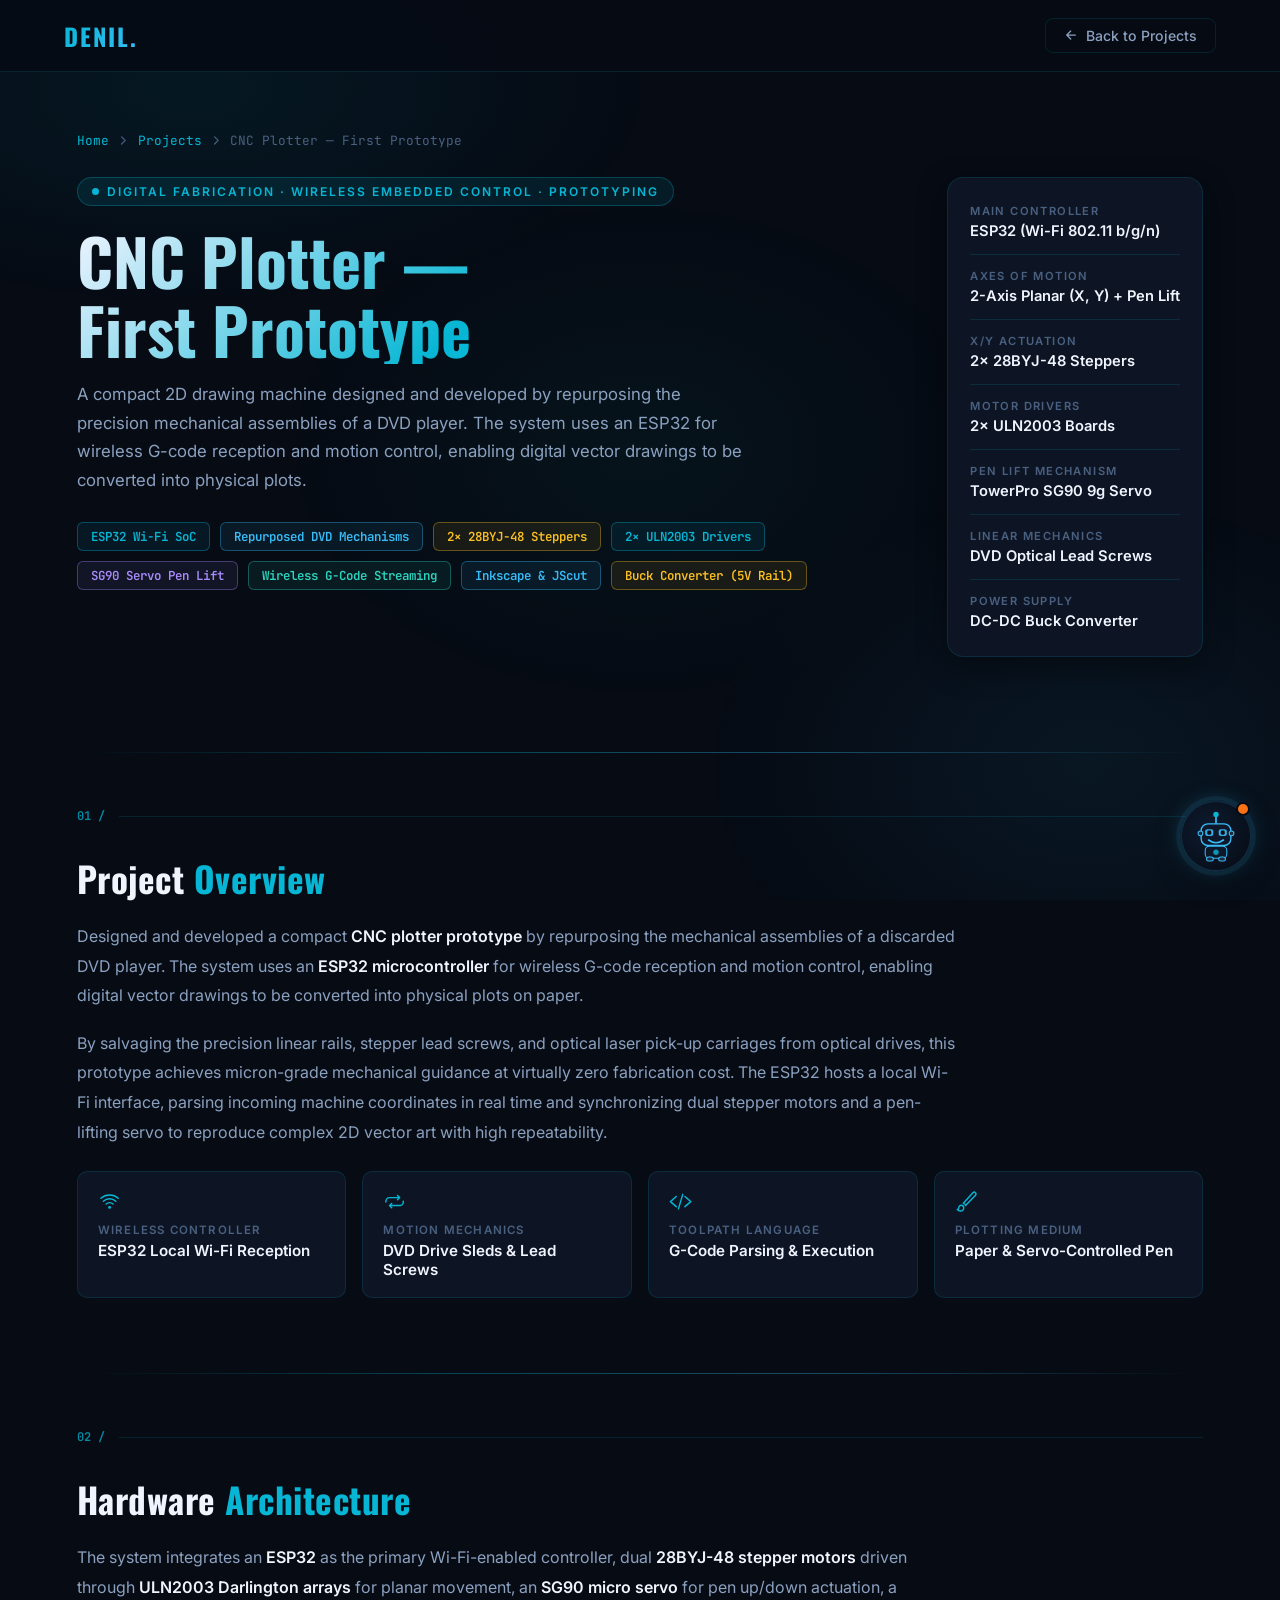
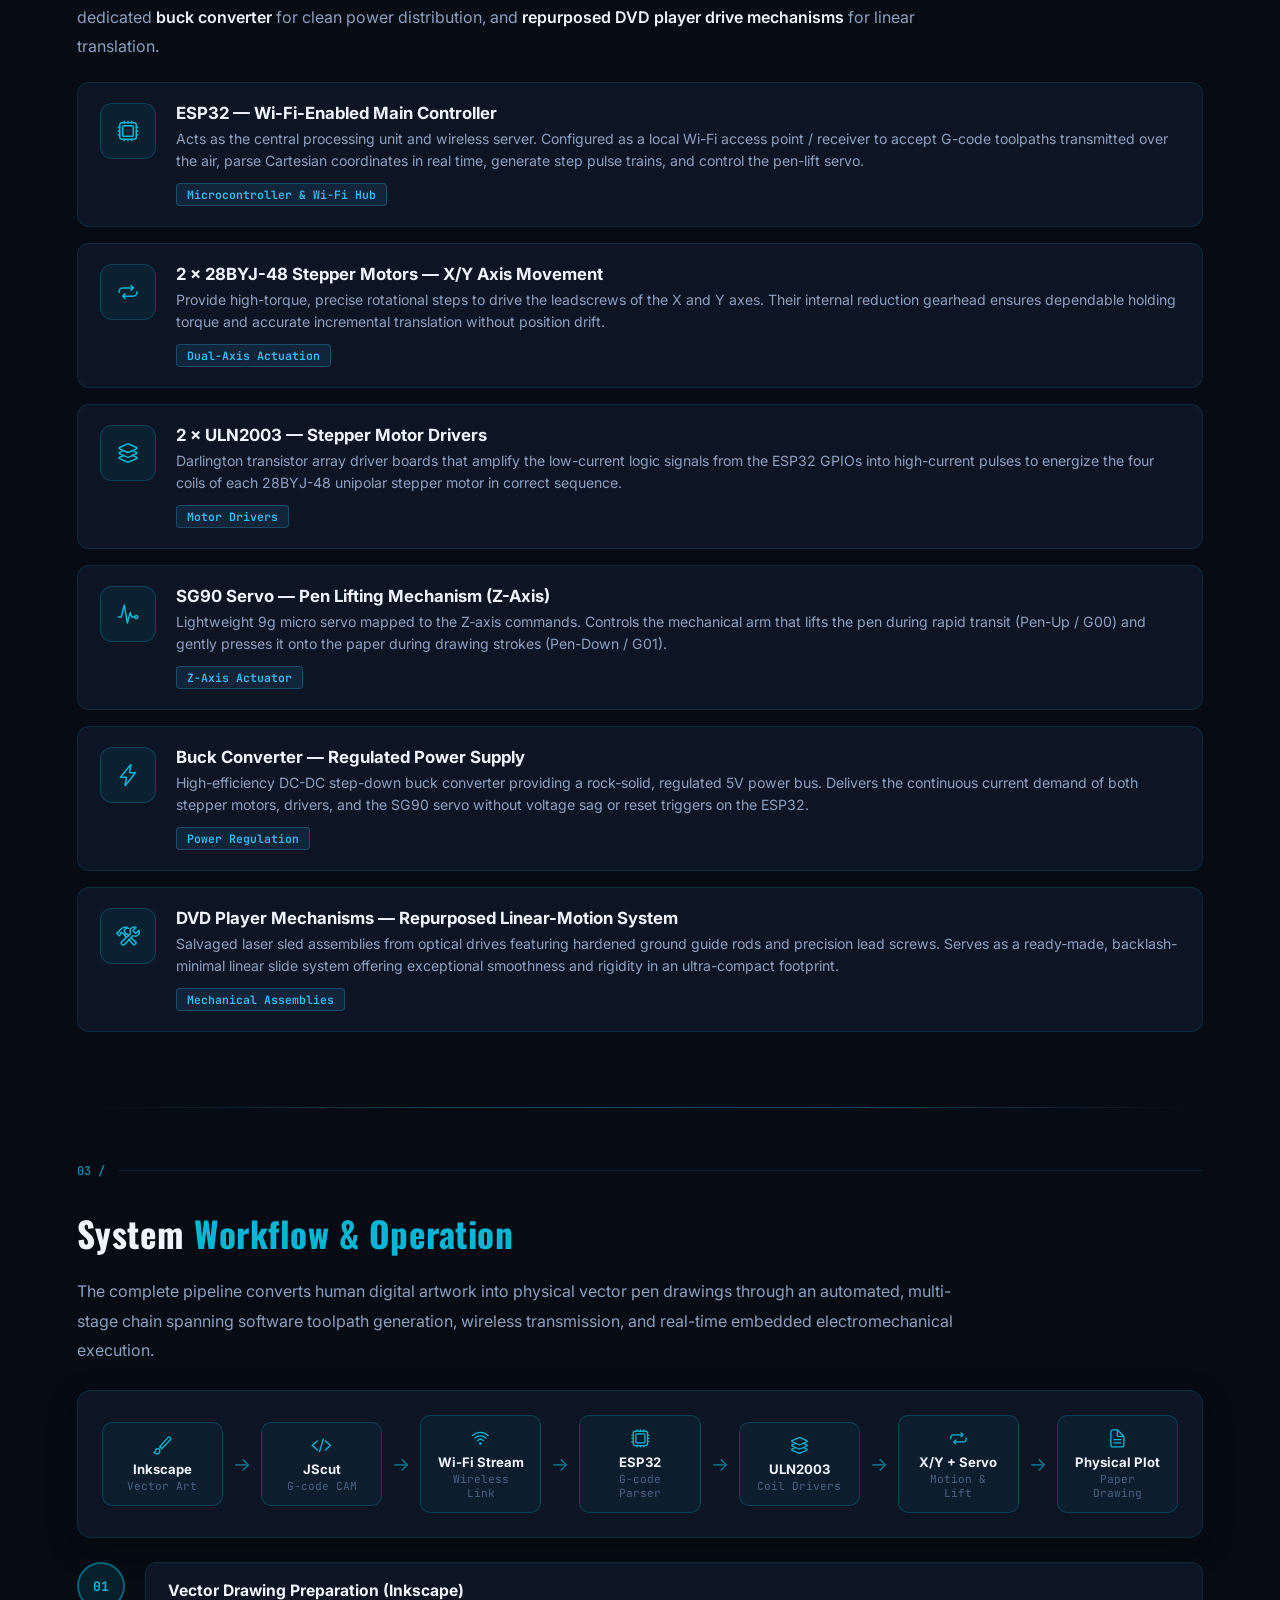
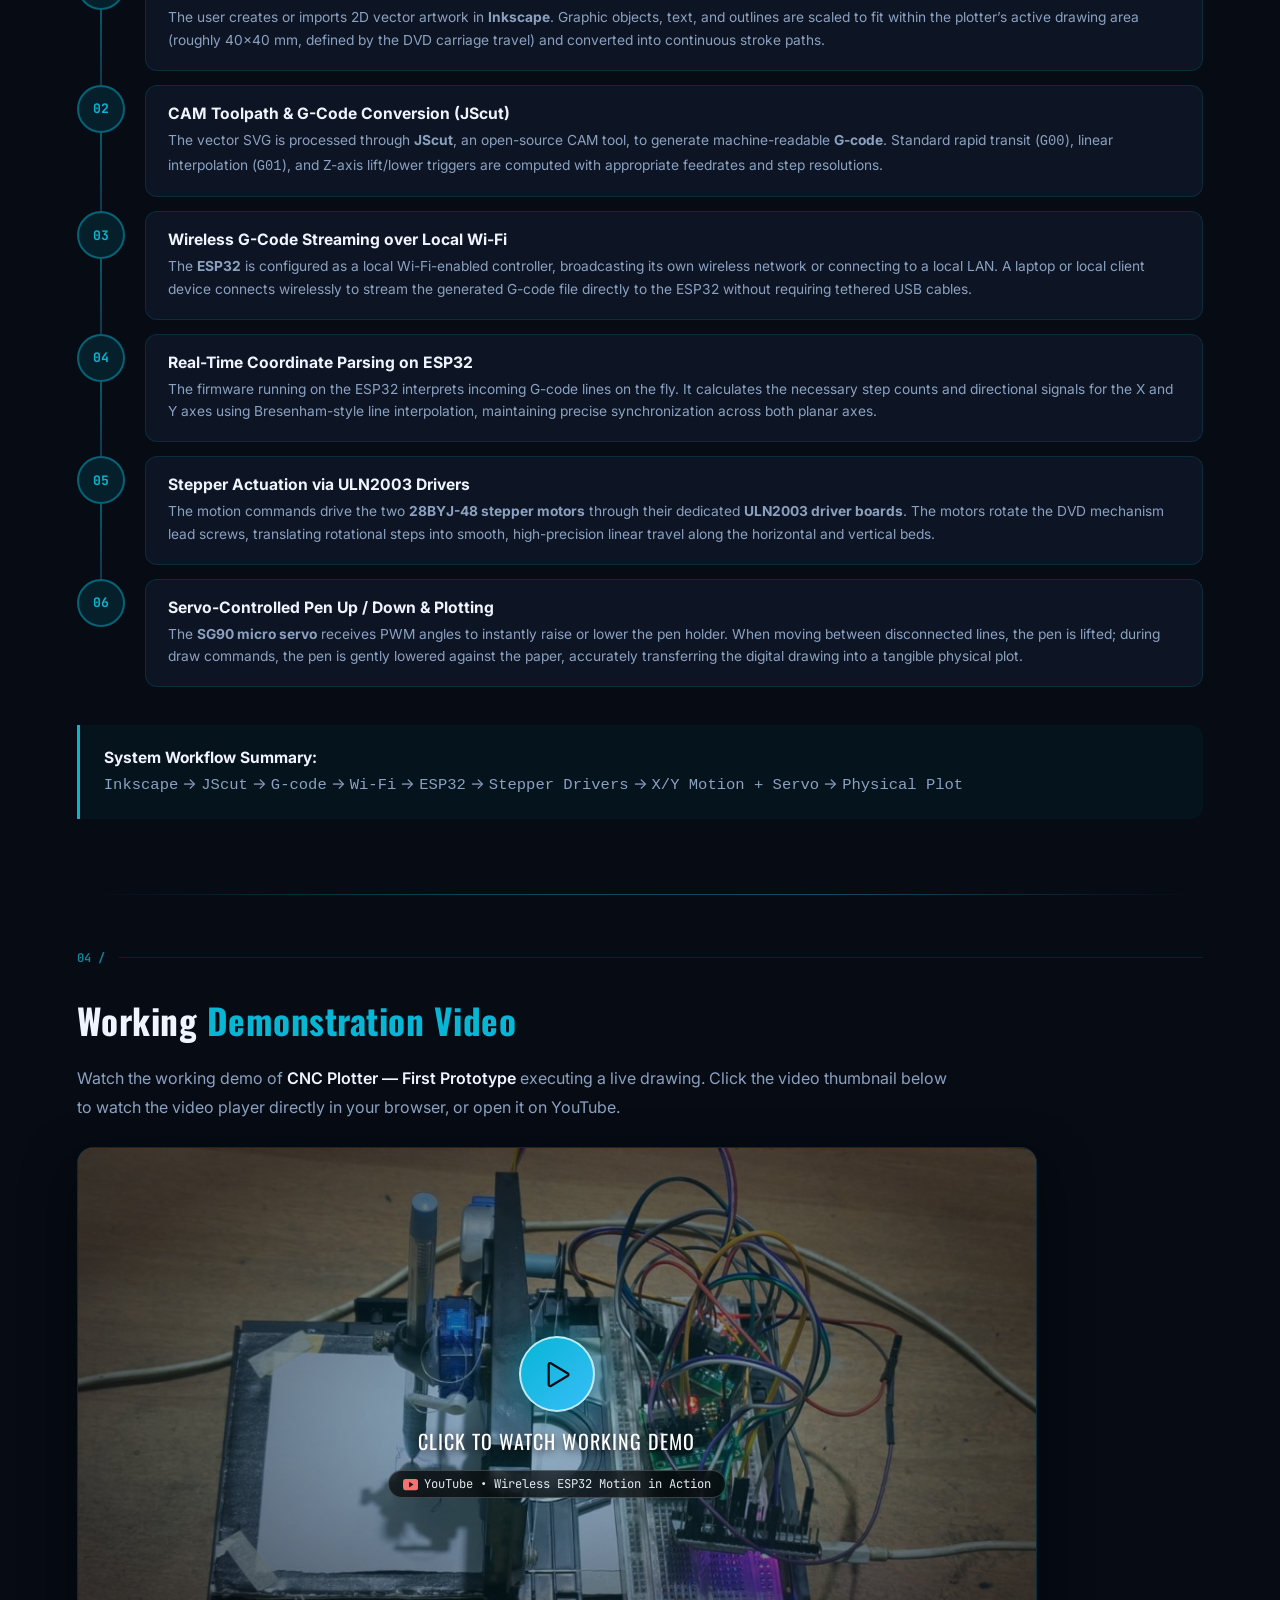
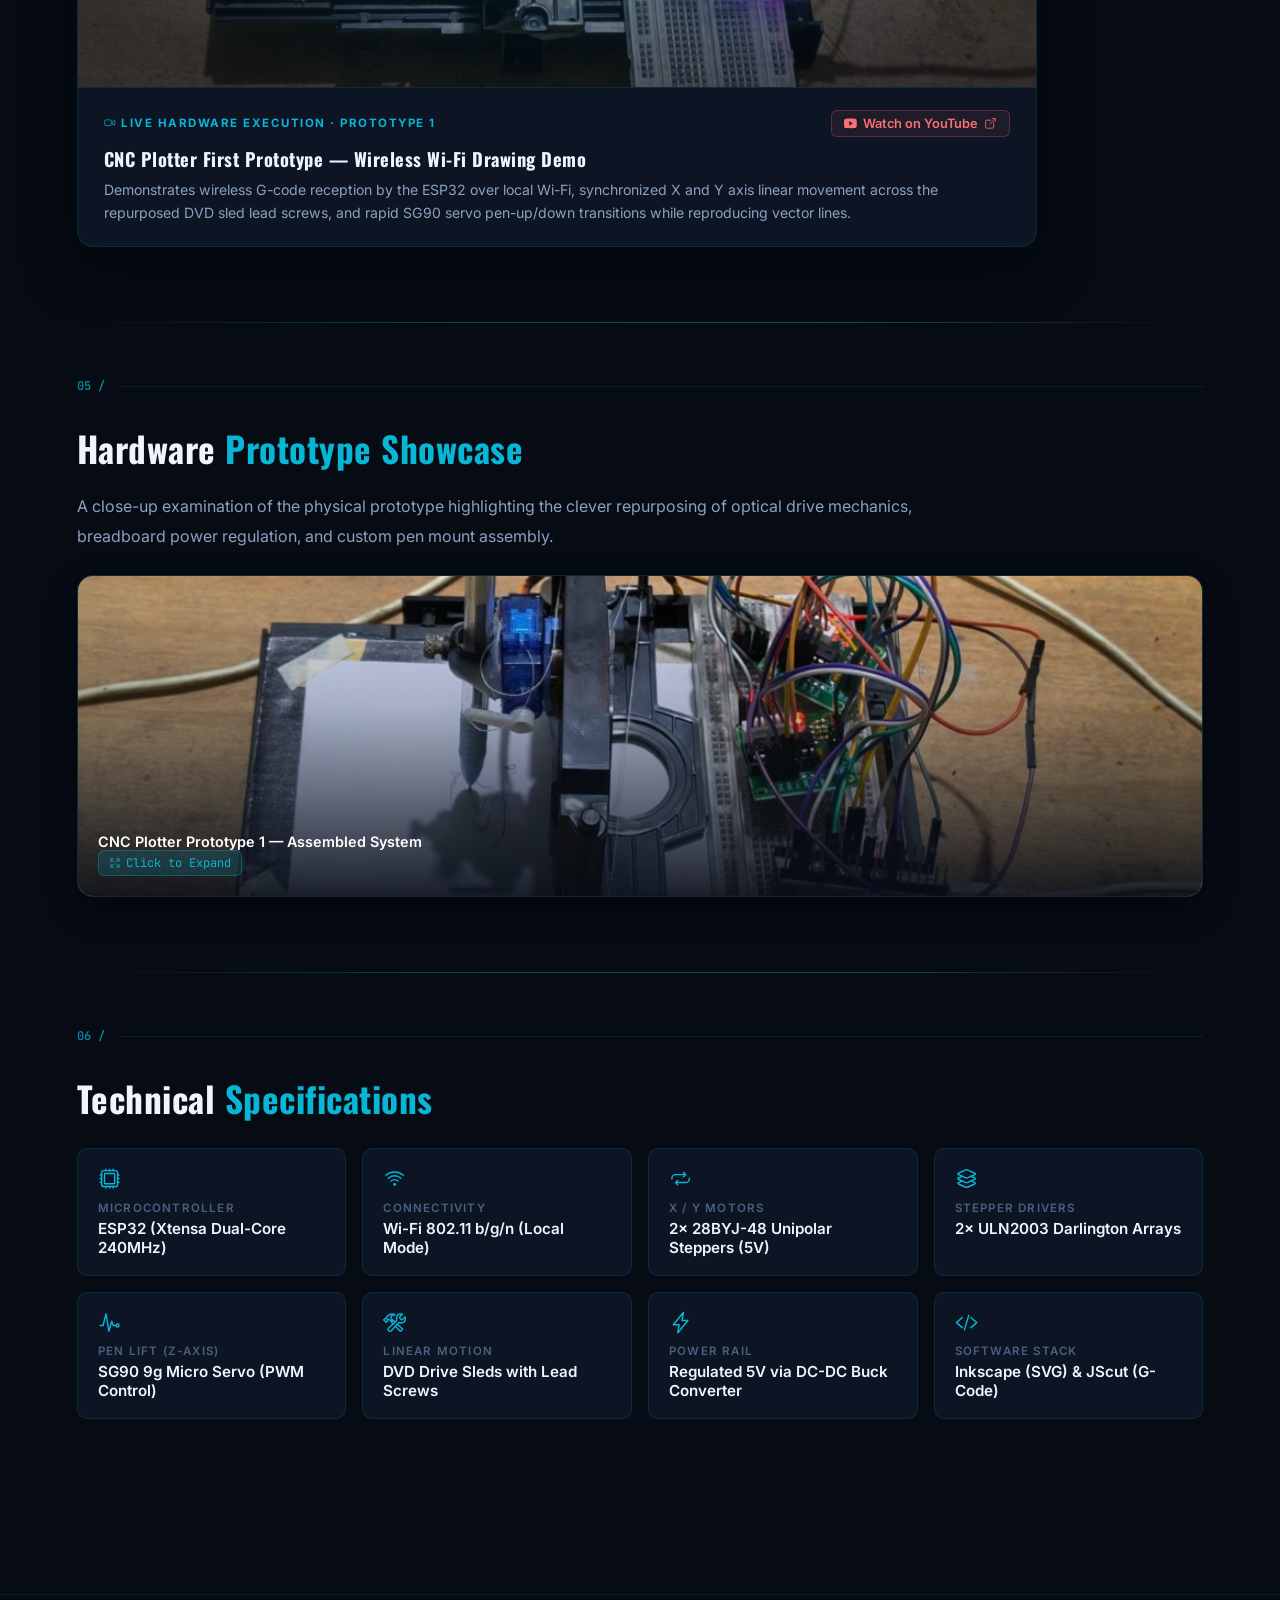
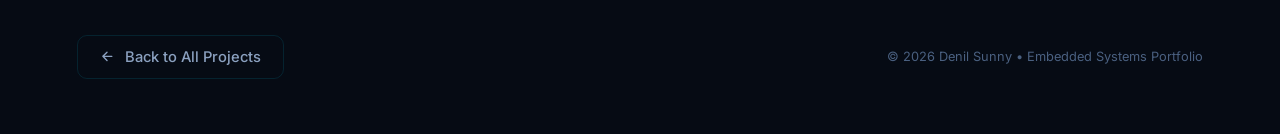
==== commit 2f9523db: "feat: add a chatbot for easy knowledge gathering" ====
--- a/cnc-plotter-proto1.html
+++ b/cnc-plotter-proto1.html
@@ -1054,6 +1054,9 @@
         if (e.key === 'Escape') closeLightbox();
     });
 </script>
+<!-- AI Portfolio Assistant -->
+<script src="chatbot-knowledge.js"></script>
+<script src="chatbot.js"></script>
 
 </body>
 </html>
